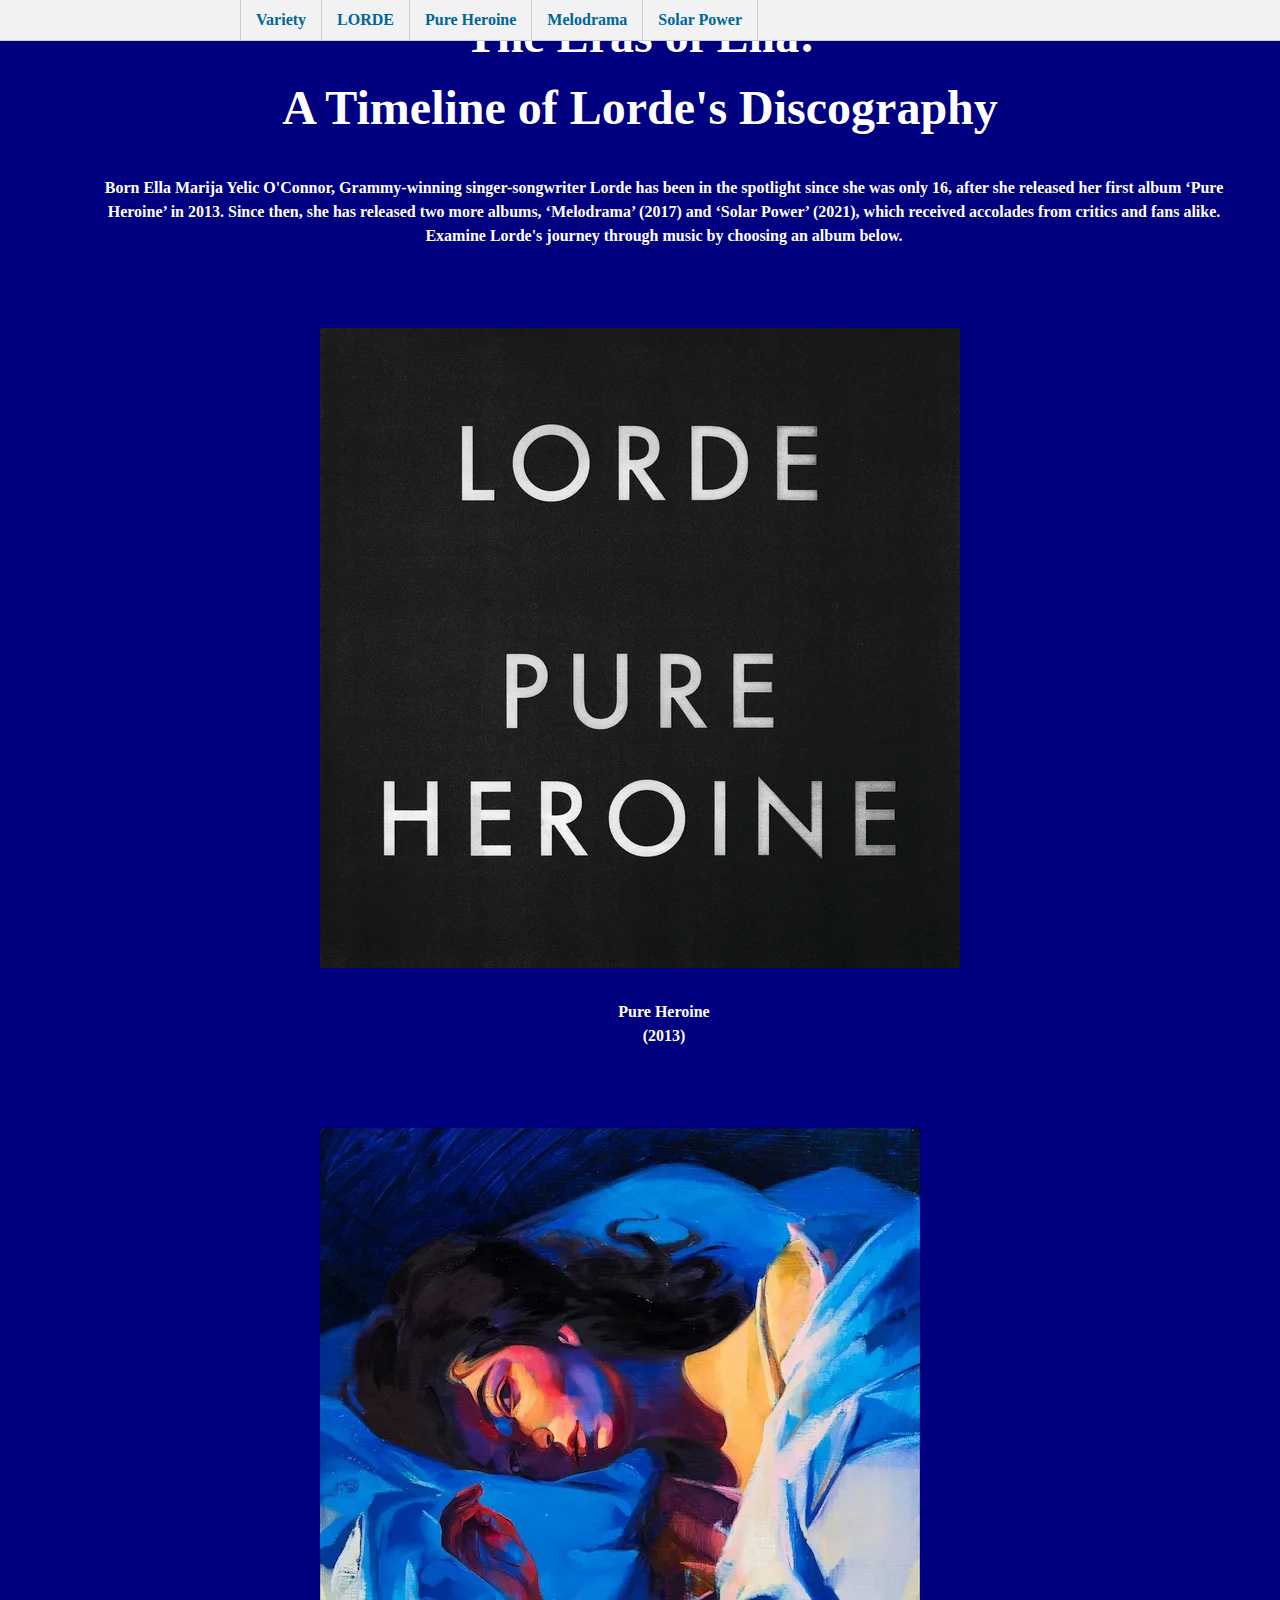
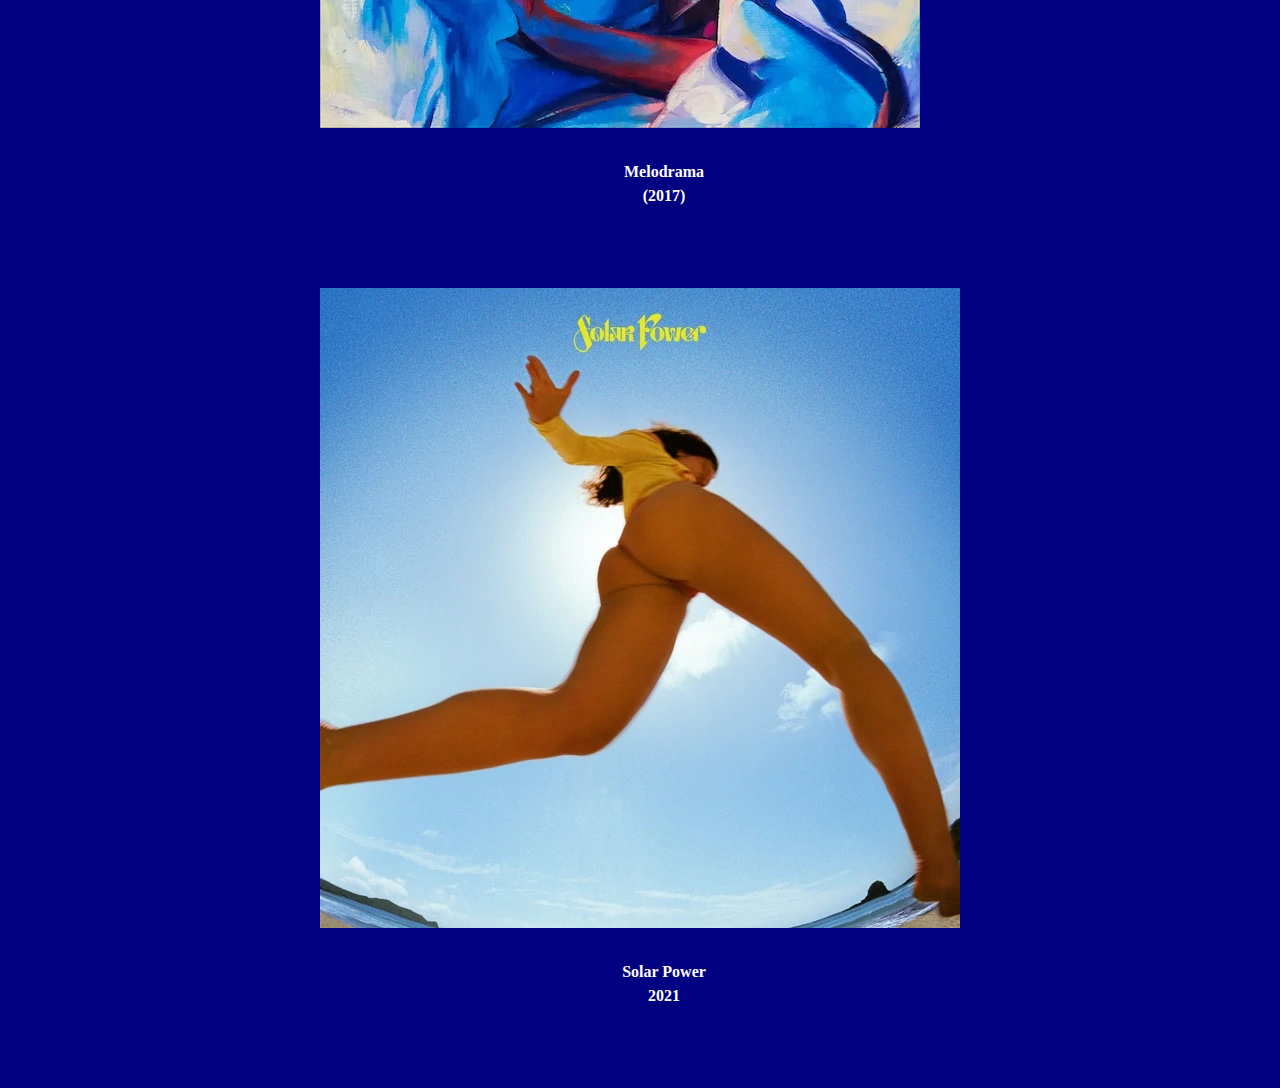
==== index.html @ 48023cce "deploy: 2053f8d851003caf1cc7bafe4f392be459a09429" ====
<!DOCTYPE html>
<html lang="en">
  <head>
    <meta charset="UTF-8" />
    <meta http-equiv="X-UA-Compatible" content="IE=edge" />
    <meta name="viewport" content="width=device-width, initial-scale=1.0" />
    <link rel="stylesheet" href="./css/reset.css" />
    <link rel="stylesheet" href="./css/main.css" />
    <script src="./js/main.js" defer></script>
    <title>Eras of Ella</title>
  </head>
  <body style= "background-color: navy;"></body>
  <div id="nav">
    <ul>
    <li> <a href="variety.com">Variety</a></li>
    <li><a href="#">LORDE</a></li>
    <li><a href="/PHeroine.html">Pure Heroine</a></li>
    <li><a href="/Melodrama.html">Melodrama</a></li>
    <li><a href="/src/SPower.html">Solar Power</a></li>
  </ul>
</div>

  <h1>The Eras of Ella: <br>
    A Timeline of Lorde's Discography</h1>
  <h2>Born Ella Marija Yelic O'Connor, Grammy-winning singer-songwriter Lorde has been in the spotlight since she was only 16, after she released her first album ‘Pure Heroine’ in 2013. Since then, she has released two more albums, ‘Melodrama’ (2017) and ‘Solar Power’ (2021), which received accolades from critics and fans alike. 
    Examine Lorde's journey through music by choosing an album below. </h2>
    <section class="grid">
    <div class="card"> 
      <img src="/images/Lorde_Pure_Heroine.jpg" alt="Pure Heroine Album Cover">
      <h2>Pure Heroine <br> (2013)</h2>
    </div>
    <div class="card">
      <img src="/images/melodrama.jpg" alt="Melodrama Album Cover">
      <h2>Melodrama <br> (2017)</h2>
    </div>
    <div class="card">
      <img src="/images/Solar_Power.jpg" alt="Solar Power Album Cover">
      <h2>Solar Power <br>2021</h2>
    </div>
  </section>
  </body>
</html>
---- css/main.css ----
/* Decent Defaults */

@media screen {
}
* {
  font-family: futura;
}

img {
  size: 50%;
  margin: 0 25px 0 25px;
}
video {
  width: 100%;
  height: auto;
}

h1 {
  text-align: center;
  font-size: 3rem;
  color: white;
  margin-inline: 2.5rem;
}
h2 {
  text-align: center;
  color: white;
  font-size: 1rem;
  margin: 2rem 2rem 5rem 5rem;
}
p {
  text-align: left;
  color: white;
  padding: 0 25px 10px 25px;
  max-width: 175ch;
}
.grid {
  display: grid;
  justify-content: center;
}
#nav {
  width: 100%;
  float: left;
  margin: 0 0 1em 0;
  padding: 0;
  background-color: #f2f2f2;
  border-bottom: 1px solid #ccc;
  position: fixed;
}
#nav ul {
  list-style: none;
  width: 800px;
  margin: 0 auto;
  padding: 0;
}
#nav li {
  float: left;
}
#nav li a {
  display: block;
  padding: 8px 15px;
  text-decoration: none;
  font-weight: bold;
  color: #069;
  border-right: 1px solid #ccc;
}
#nav li:first-child a {
  border-left: 1px solid #ccc;
}
#nav li a:hover {
  color: #c00;
  background-color: #fff;
}
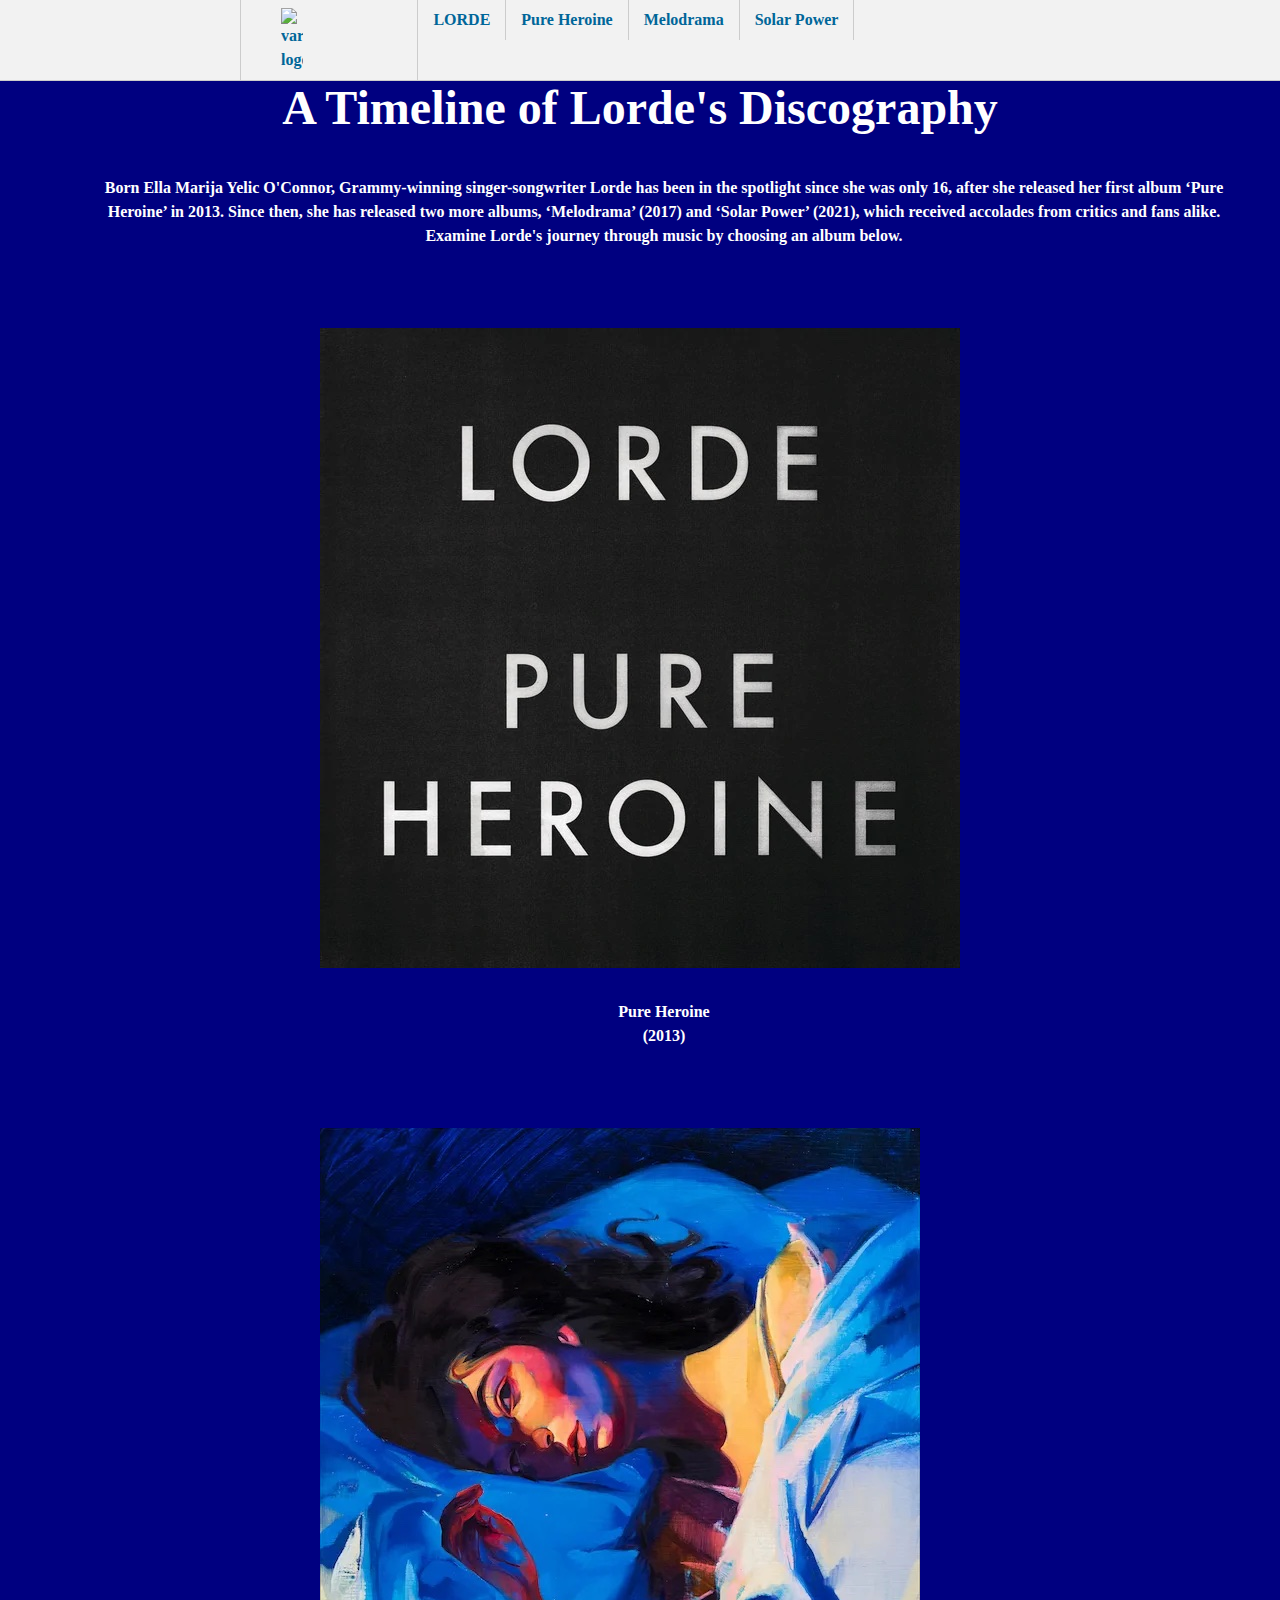
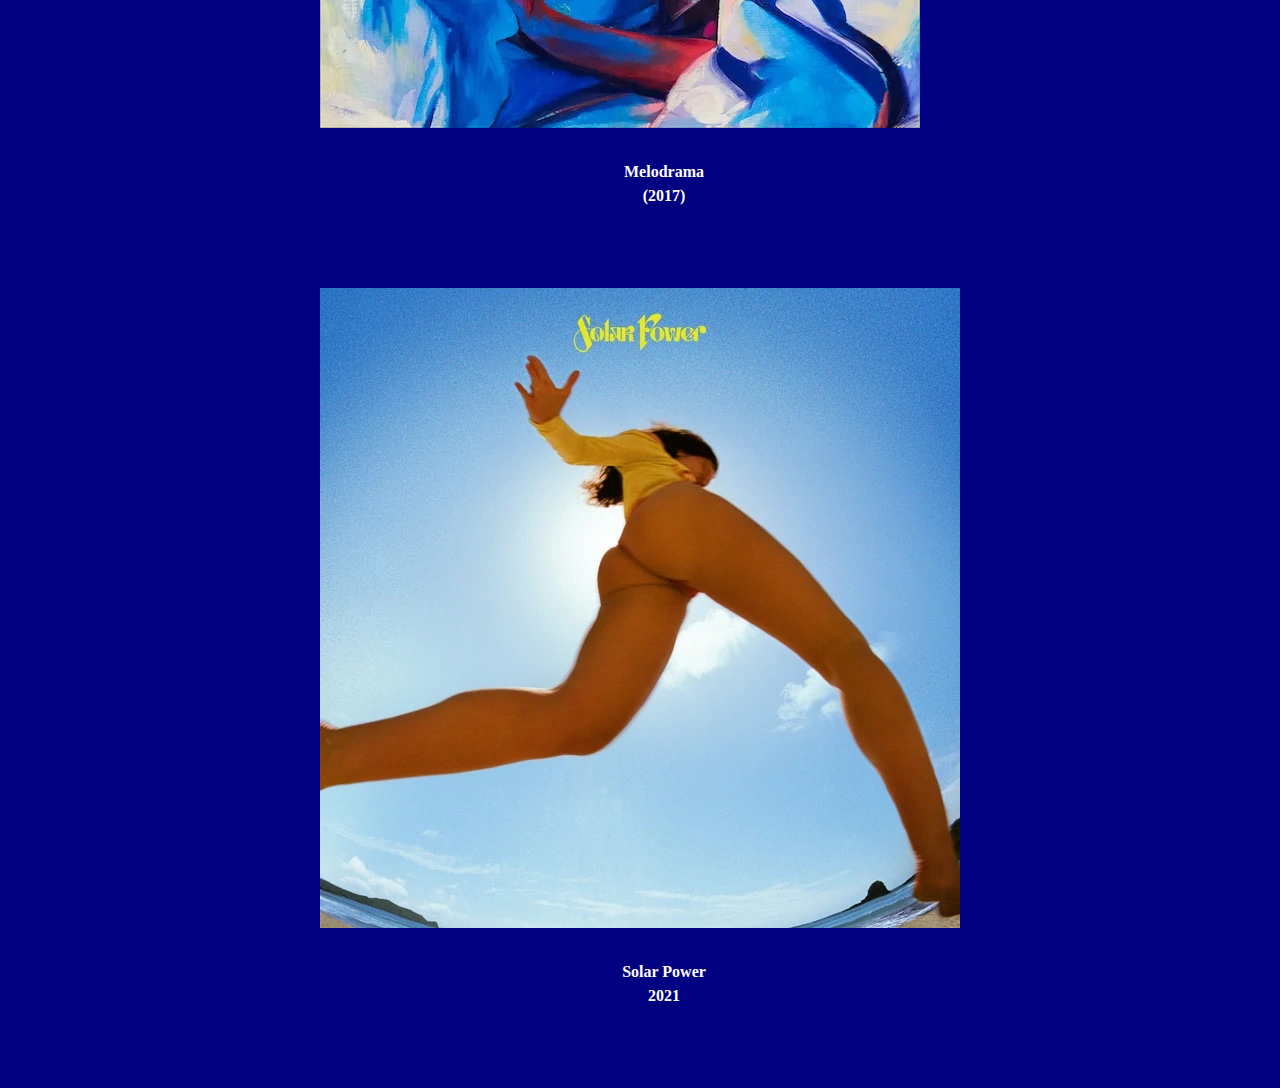
==== commit 6dc14c80: "deploy: 956e4846a7ba3a380dd1344ab97e12a2252b17dd" ====
--- a/index.html
+++ b/index.html
@@ -12,11 +12,11 @@
   <body style= "background-color: navy;"></body>
   <div id="nav">
     <ul>
-    <li> <a href="variety.com">Variety</a></li>
+    <li> <a href="https://variety.com"> <img src="/images/varietylogo.png" alt="variety logo" style="width:15%;height:15%;"></a></li>
     <li><a href="#">LORDE</a></li>
     <li><a href="/PHeroine.html">Pure Heroine</a></li>
     <li><a href="/Melodrama.html">Melodrama</a></li>
-    <li><a href="/src/SPower.html">Solar Power</a></li>
+    <li><a href="/SPower.html">Solar Power</a></li>
   </ul>
 </div>
 
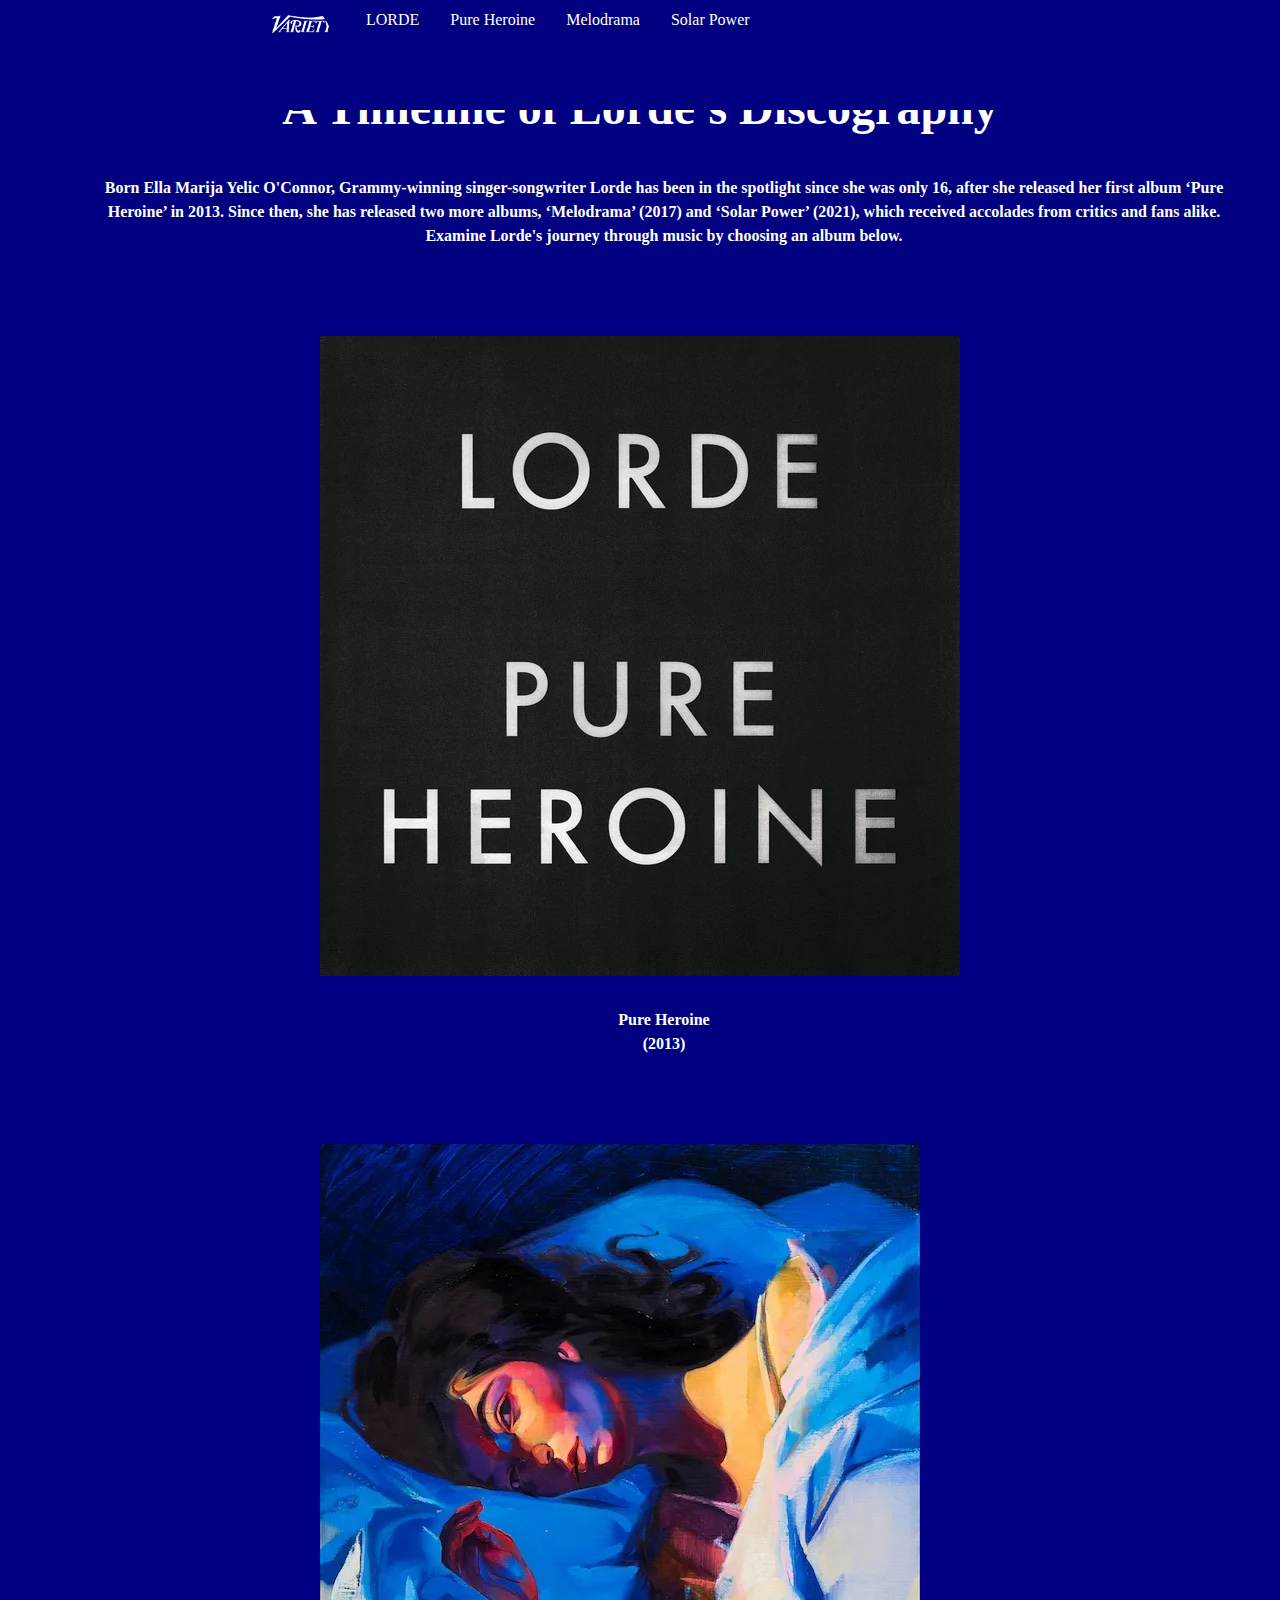
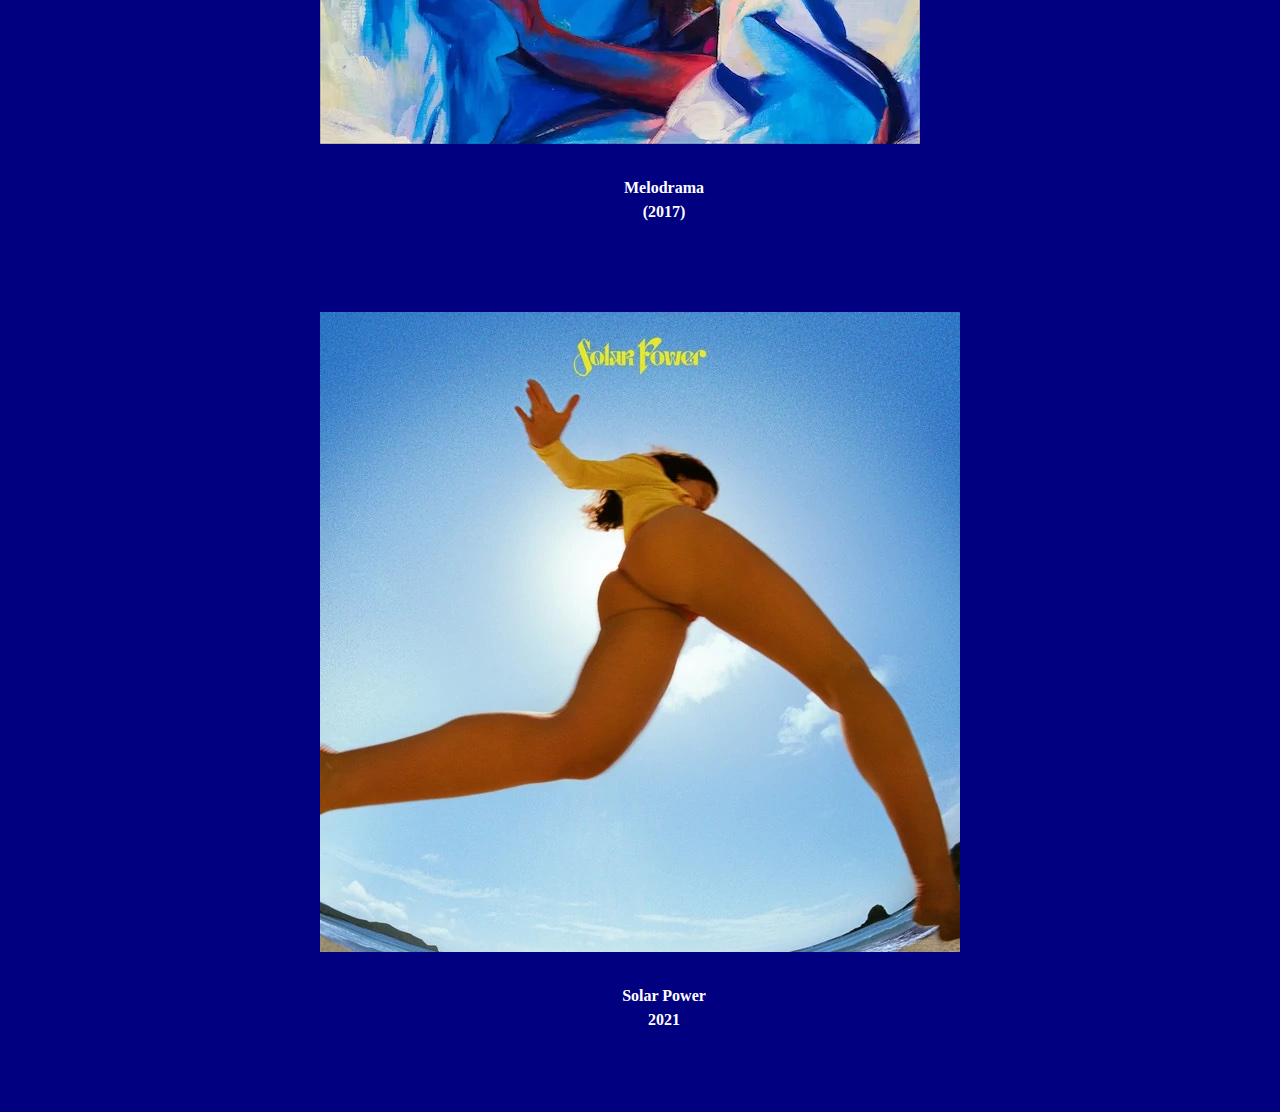
==== commit 919c5899: "deploy: 637eaa50a400bb2de06ed64b74c5f3ab2b7f8402" ====
--- a/index.html
+++ b/index.html
@@ -12,8 +12,12 @@
   <body style= "background-color: navy;"></body>
   <div id="nav">
     <ul>
-    <li> <a href="https://variety.com"> <img src="/images/varietylogo.png" alt="variety logo" style="width:15%;height:15%;"></a></li>
-    <li><a href="#">LORDE</a></li>
+    <li> <a class="navbar-brand" href="https://variety.com">
+      <div class="logo-image">
+            <img src="/images/varietylogo.png" class="img-fluid">
+      </div>
+</a></li>
+    <li><a href="/index.html">LORDE</a></li>
     <li><a href="/PHeroine.html">Pure Heroine</a></li>
     <li><a href="/Melodrama.html">Melodrama</a></li>
     <li><a href="/SPower.html">Solar Power</a></li>
--- a/css/main.css
+++ b/css/main.css
@@ -8,7 +8,7 @@
 
 img {
   size: 50%;
-  margin: 0 25px 0 25px;
+  margin: 0.5rem;
 }
 video {
   width: 100%;
@@ -42,8 +42,7 @@
   float: left;
   margin: 0 0 1em 0;
   padding: 0;
-  background-color: #f2f2f2;
-  border-bottom: 1px solid #ccc;
+  background-color: navy;
   position: fixed;
 }
 #nav ul {
@@ -54,19 +53,28 @@
 }
 #nav li {
   float: left;
+  justify-content: center;
 }
 #nav li a {
   display: block;
   padding: 8px 15px;
   text-decoration: none;
-  font-weight: bold;
-  color: #069;
-  border-right: 1px solid #ccc;
-}
-#nav li:first-child a {
-  border-left: 1px solid #ccc;
+  color: white;
+  border-right: 1px solid navy;
 }
 #nav li a:hover {
-  color: #c00;
-  background-color: #fff;
+  color: yellow;
+  background-color: navy;
 }
+
+ol {
+  margin: 1rem;
+  color: white;
+}
+.logo-image {
+  width: 80px;
+  height: 100px;
+  border-radius: 50%;
+  overflow: hidden;
+  margin-top: -6px;
+}
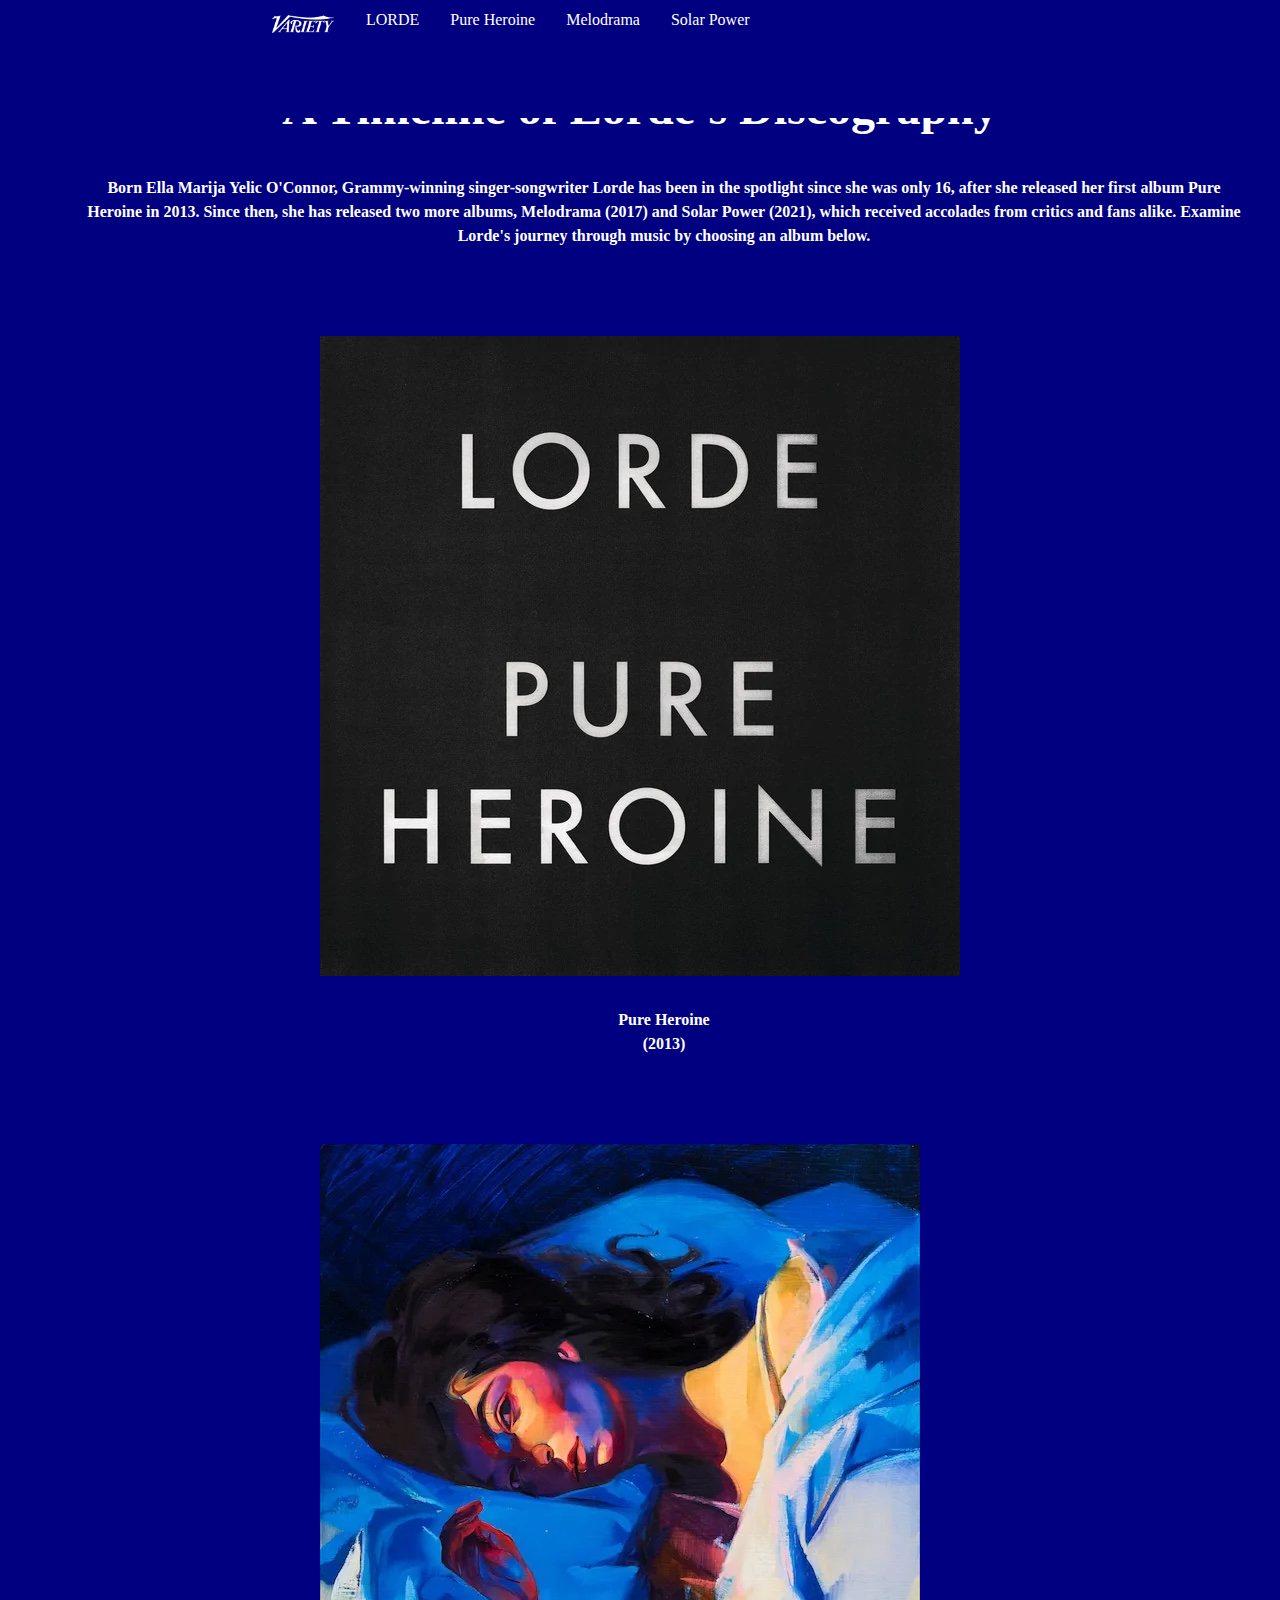
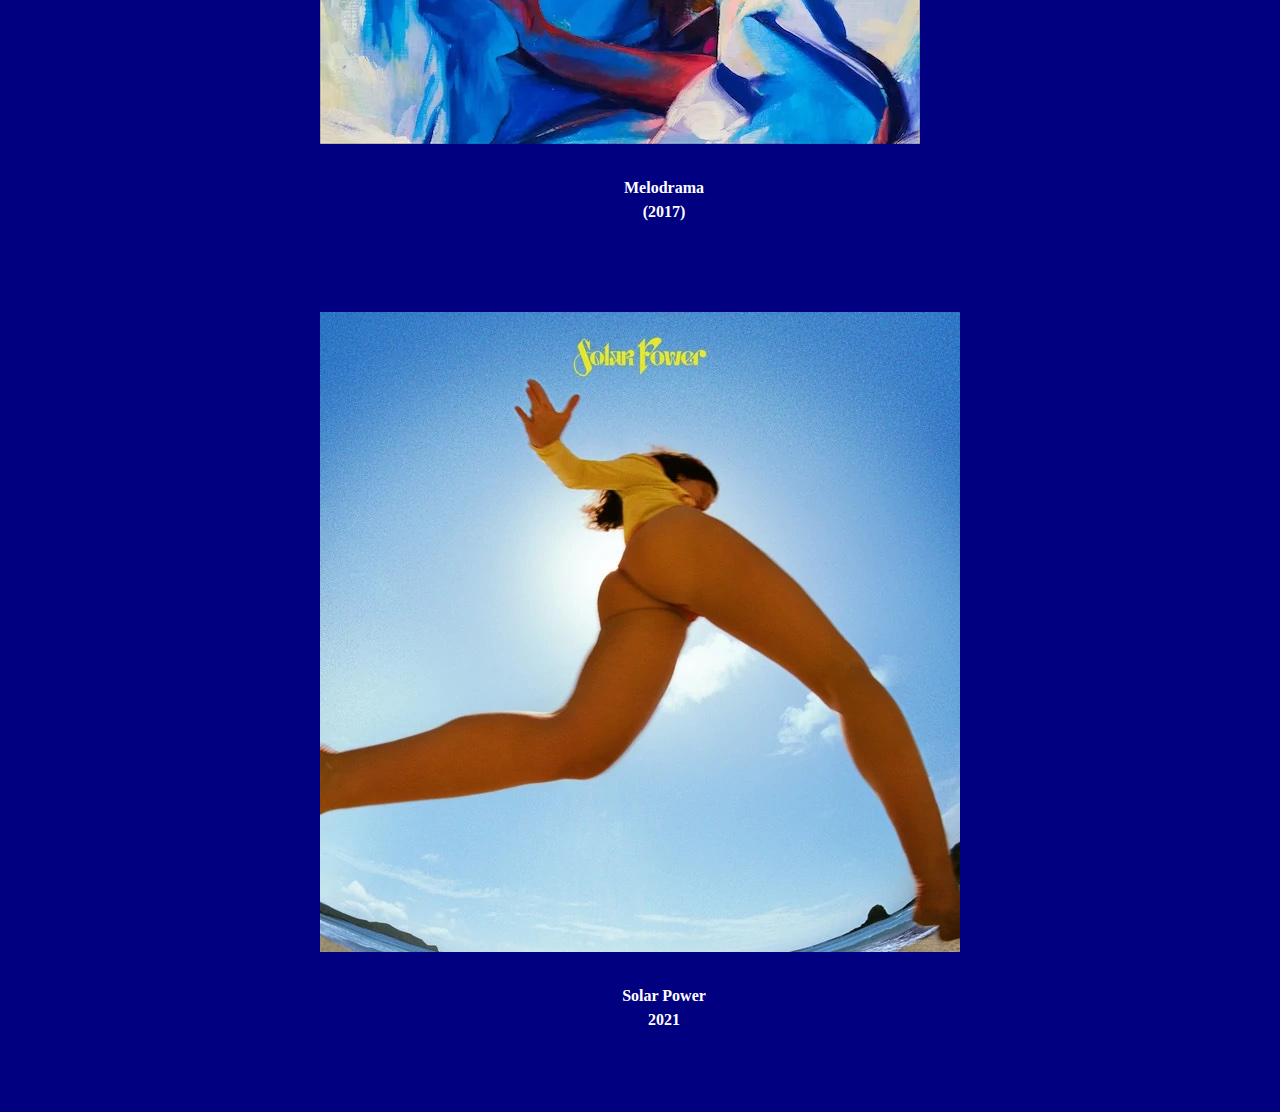
==== commit ea273815: "deploy: 0c46451249efbbbe90676fa552131010bf252e2c" ====
--- a/index.html
+++ b/index.html
@@ -9,38 +9,57 @@
     <script src="./js/main.js" defer></script>
     <title>Eras of Ella</title>
   </head>
-  <body style= "background-color: navy;"></body>
-  <div id="nav">
-    <ul>
-    <li> <a class="navbar-brand" href="https://variety.com">
-      <div class="logo-image">
-            <img src="/images/varietylogo.png" class="img-fluid">
+  <body style="background-color: navy">
+    <div id="nav">
+      <ul>
+        <li>
+          <a class="navbar-brand" href="https://variety.com">
+            <div class="logo-image">
+              <img src="/images/varietylogo.png" class="img-fluid" />
+            </div>
+          </a>
+        </li>
+        <li><a href="/index.html">LORDE</a></li>
+        <li><a href="/PHeroine.html">Pure Heroine</a></li>
+        <li><a href="/Melodrama.html">Melodrama</a></li>
+        <li><a href="/SPower.html">Solar Power</a></li>
+      </ul>
+    </div>
+
+    <h1>
+      The Eras of Ella: <br />
+      A Timeline of Lorde's Discography
+    </h1>
+    <h2>
+      Born Ella Marija Yelic O'Connor, Grammy-winning singer-songwriter Lorde
+      has been in the spotlight since she was only 16, after she released her
+      first album Pure Heroine in 2013. Since then, she has released two more
+      albums, Melodrama (2017) and Solar Power (2021), which received accolades
+      from critics and fans alike. Examine Lorde's journey through music by
+      choosing an album below.
+    </h2>
+    <section class="grid">
+      <div class="card">
+        <img
+          src="/images/Lorde_Pure_Heroine.jpg"
+          alt="Pure Heroine Album Cover"
+        />
+        <h2>
+          Pure Heroine <br />
+          (2013)
+        </h2>
       </div>
-</a></li>
-    <li><a href="/index.html">LORDE</a></li>
-    <li><a href="/PHeroine.html">Pure Heroine</a></li>
-    <li><a href="/Melodrama.html">Melodrama</a></li>
-    <li><a href="/SPower.html">Solar Power</a></li>
-  </ul>
-</div>
-
-  <h1>The Eras of Ella: <br>
-    A Timeline of Lorde's Discography</h1>
-  <h2>Born Ella Marija Yelic O'Connor, Grammy-winning singer-songwriter Lorde has been in the spotlight since she was only 16, after she released her first album ‘Pure Heroine’ in 2013. Since then, she has released two more albums, ‘Melodrama’ (2017) and ‘Solar Power’ (2021), which received accolades from critics and fans alike. 
-    Examine Lorde's journey through music by choosing an album below. </h2>
-    <section class="grid">
-    <div class="card"> 
-      <img src="/images/Lorde_Pure_Heroine.jpg" alt="Pure Heroine Album Cover">
-      <h2>Pure Heroine <br> (2013)</h2>
-    </div>
-    <div class="card">
-      <img src="/images/melodrama.jpg" alt="Melodrama Album Cover">
-      <h2>Melodrama <br> (2017)</h2>
-    </div>
-    <div class="card">
-      <img src="/images/Solar_Power.jpg" alt="Solar Power Album Cover">
-      <h2>Solar Power <br>2021</h2>
-    </div>
-  </section>
+      <div class="card">
+        <img src="/images/melodrama.jpg" alt="Melodrama Album Cover" />
+        <h2>
+          Melodrama <br />
+          (2017)
+        </h2>
+      </div>
+      <div class="card">
+        <img src="/images/Solar_Power.jpg" alt="Solar Power Album Cover" />
+        <h2>Solar Power <br />2021</h2>
+      </div>
+    </section>
   </body>
 </html>
--- a/css/main.css
+++ b/css/main.css
@@ -70,11 +70,17 @@
 ol {
   margin: 1rem;
   color: white;
+  max-width: 50ch;
 }
 .logo-image {
   width: 80px;
   height: 100px;
   border-radius: 50%;
-  overflow: hidden;
   margin-top: -6px;
 }
+iframe.youtube {
+  width: 100%;
+  aspect-ratio: 16/9;
+  max-width: 30rem;
+  margin: 0 25px;
+}
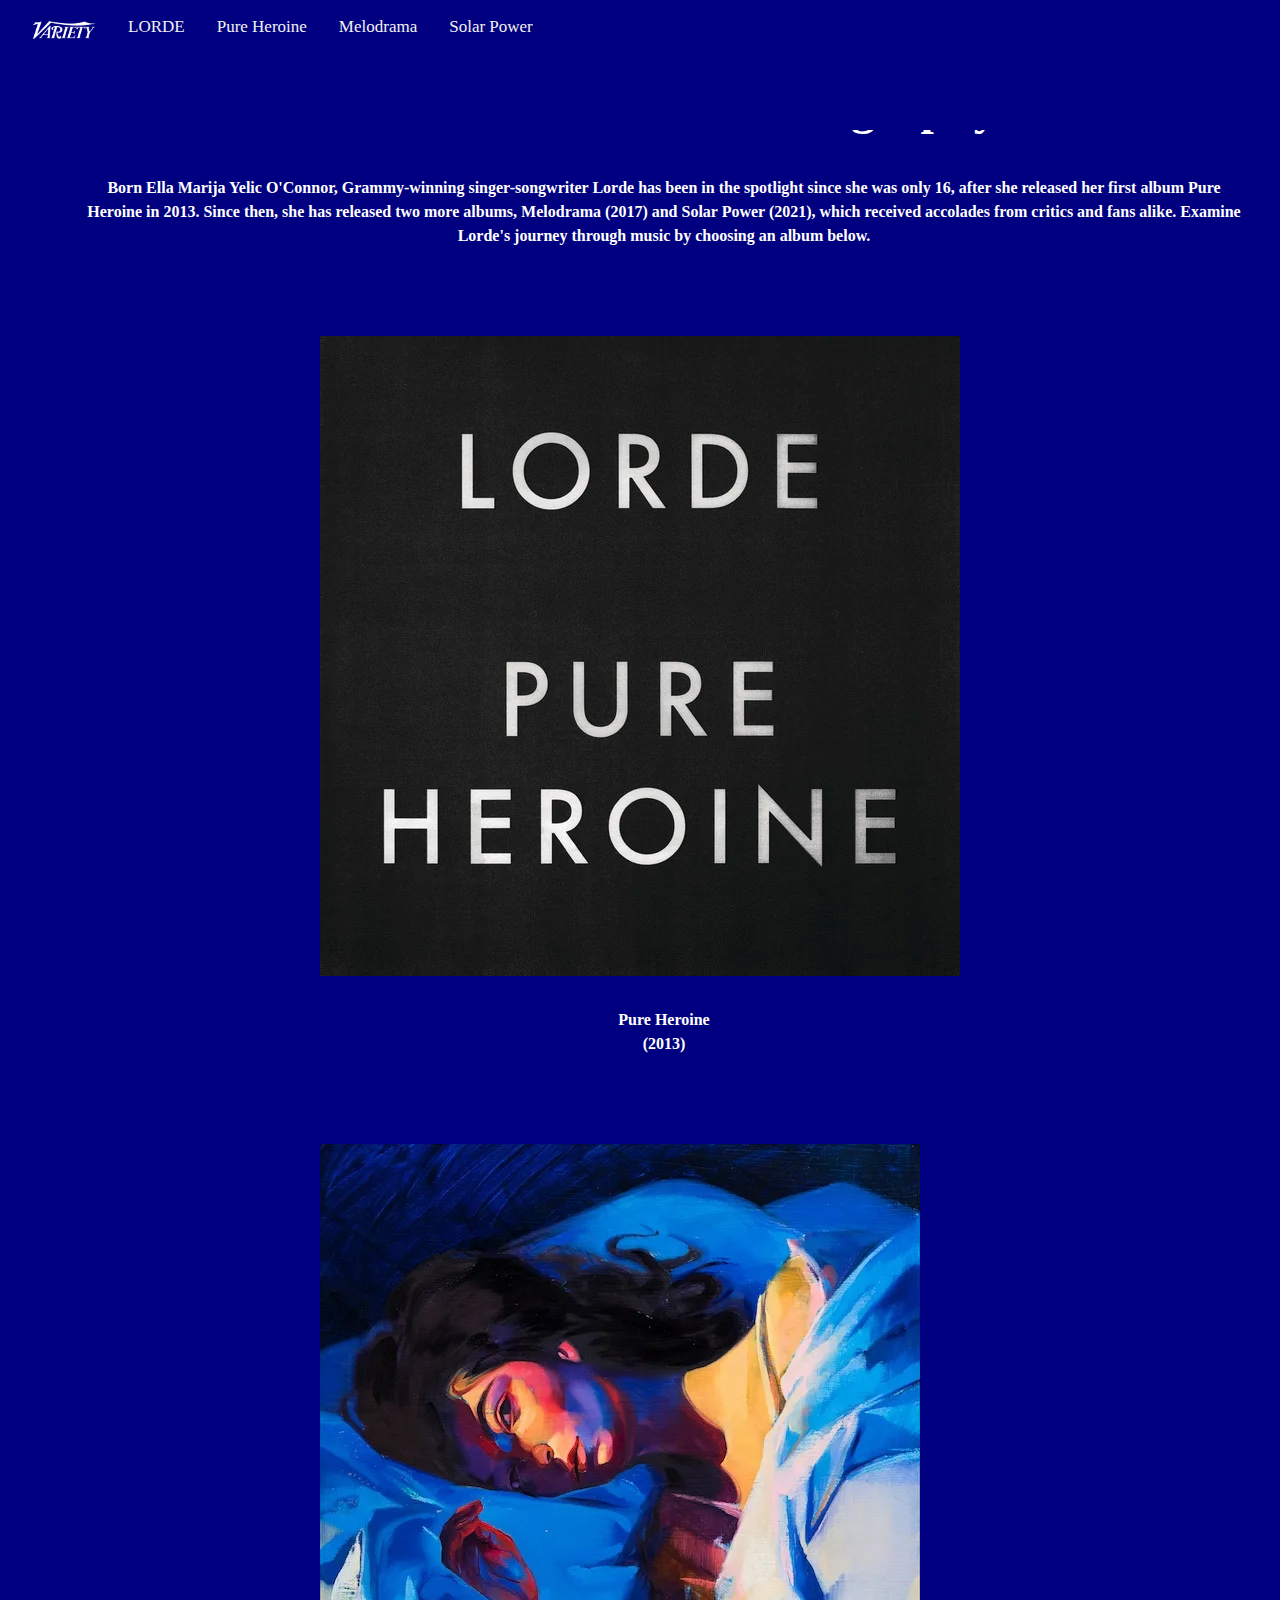
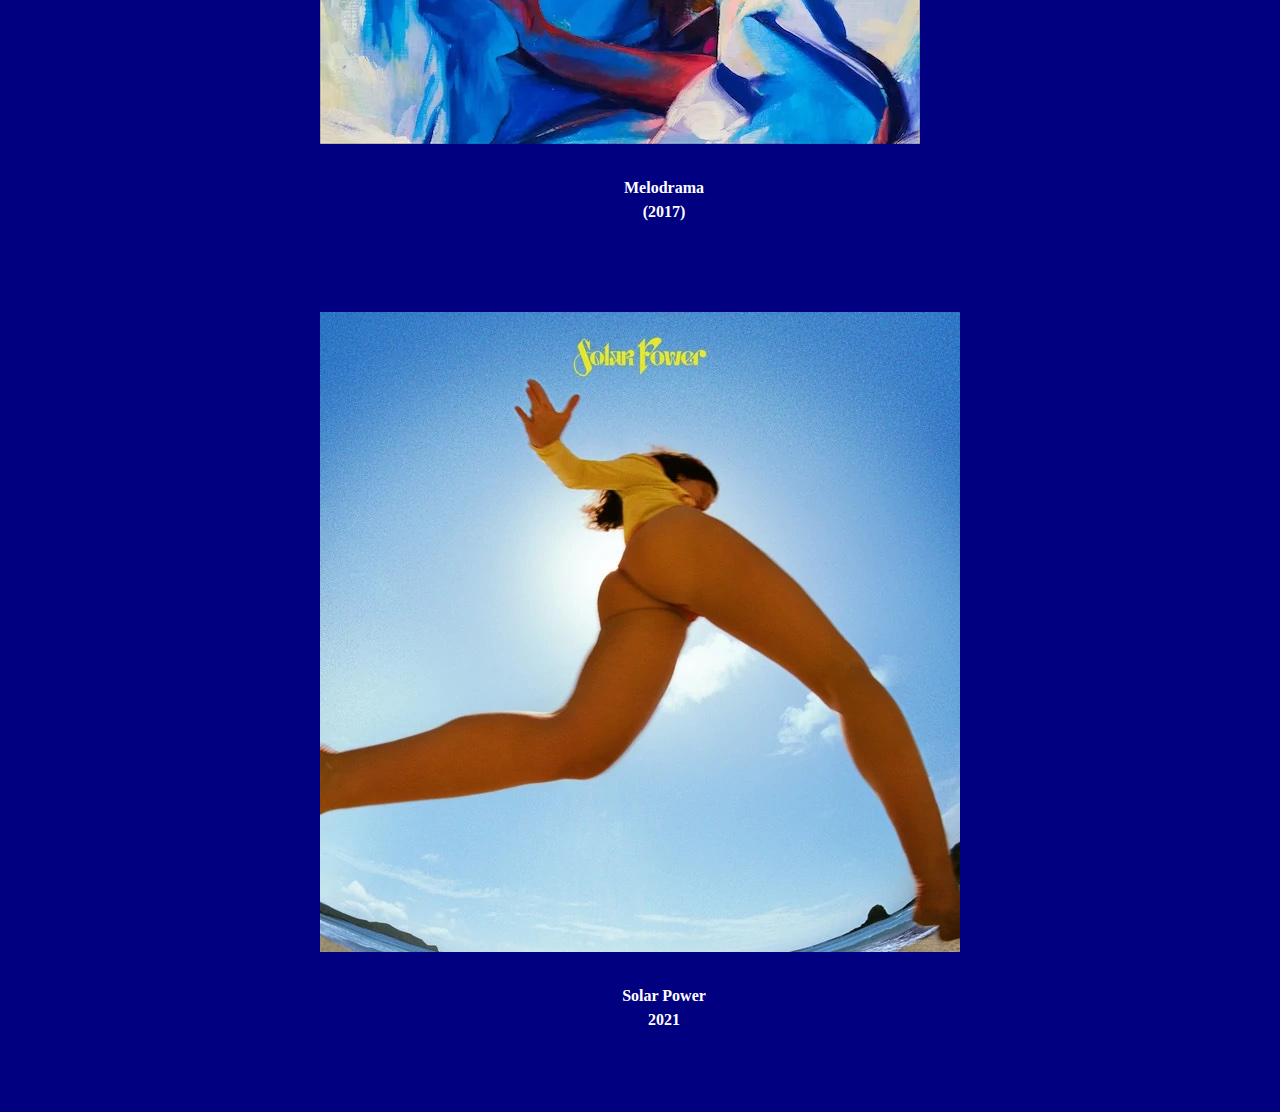
==== commit f889f3ee: "deploy: ec127fa33893c97e92764cc1f4d725a4c46e18fa" ====
--- a/index.html
+++ b/index.html
@@ -10,20 +10,16 @@
     <title>Eras of Ella</title>
   </head>
   <body style="background-color: navy">
-    <div id="nav">
-      <ul>
-        <li>
+    <div class="nav">
           <a class="navbar-brand" href="https://variety.com">
             <div class="logo-image">
               <img src="/images/varietylogo.png" class="img-fluid" />
             </div>
           </a>
-        </li>
-        <li><a href="/index.html">LORDE</a></li>
-        <li><a href="/PHeroine.html">Pure Heroine</a></li>
-        <li><a href="/Melodrama.html">Melodrama</a></li>
-        <li><a href="/SPower.html">Solar Power</a></li>
-      </ul>
+          <a href="/index.html">LORDE</a>
+        <a href="/PHeroine.html">Pure Heroine</a>
+        <a href="/Melodrama.html">Melodrama</a>
+        <a href="/SPower.html">Solar Power</a>
     </div>
 
     <h1>
--- a/css/main.css
+++ b/css/main.css
@@ -37,34 +37,25 @@
   display: grid;
   justify-content: center;
 }
-#nav {
+.nav {
   width: 100%;
   float: left;
   margin: 0 0 1em 0;
   padding: 0;
   background-color: navy;
   position: fixed;
+  overflow: hidden;
 }
-#nav ul {
-  list-style: none;
-  width: 800px;
-  margin: 0 auto;
-  padding: 0;
+.nav a {
+  float: left;
+  color: #f2f2f2;
+  text-align: center;
+  padding: 14px 16px;
+  text-decoration: none;
+  font-size: 17px;
 }
-#nav li {
-  float: left;
-  justify-content: center;
-}
-#nav li a {
-  display: block;
-  padding: 8px 15px;
-  text-decoration: none;
-  color: white;
-  border-right: 1px solid navy;
-}
-#nav li a:hover {
+.nav a:hover {
   color: yellow;
-  background-color: navy;
 }
 
 ol {
@@ -80,7 +71,7 @@
 }
 iframe.youtube {
   width: 100%;
-  aspect-ratio: 16/9;
+  aspect-ratio: 4/3;
   max-width: 30rem;
   margin: 0 25px;
 }
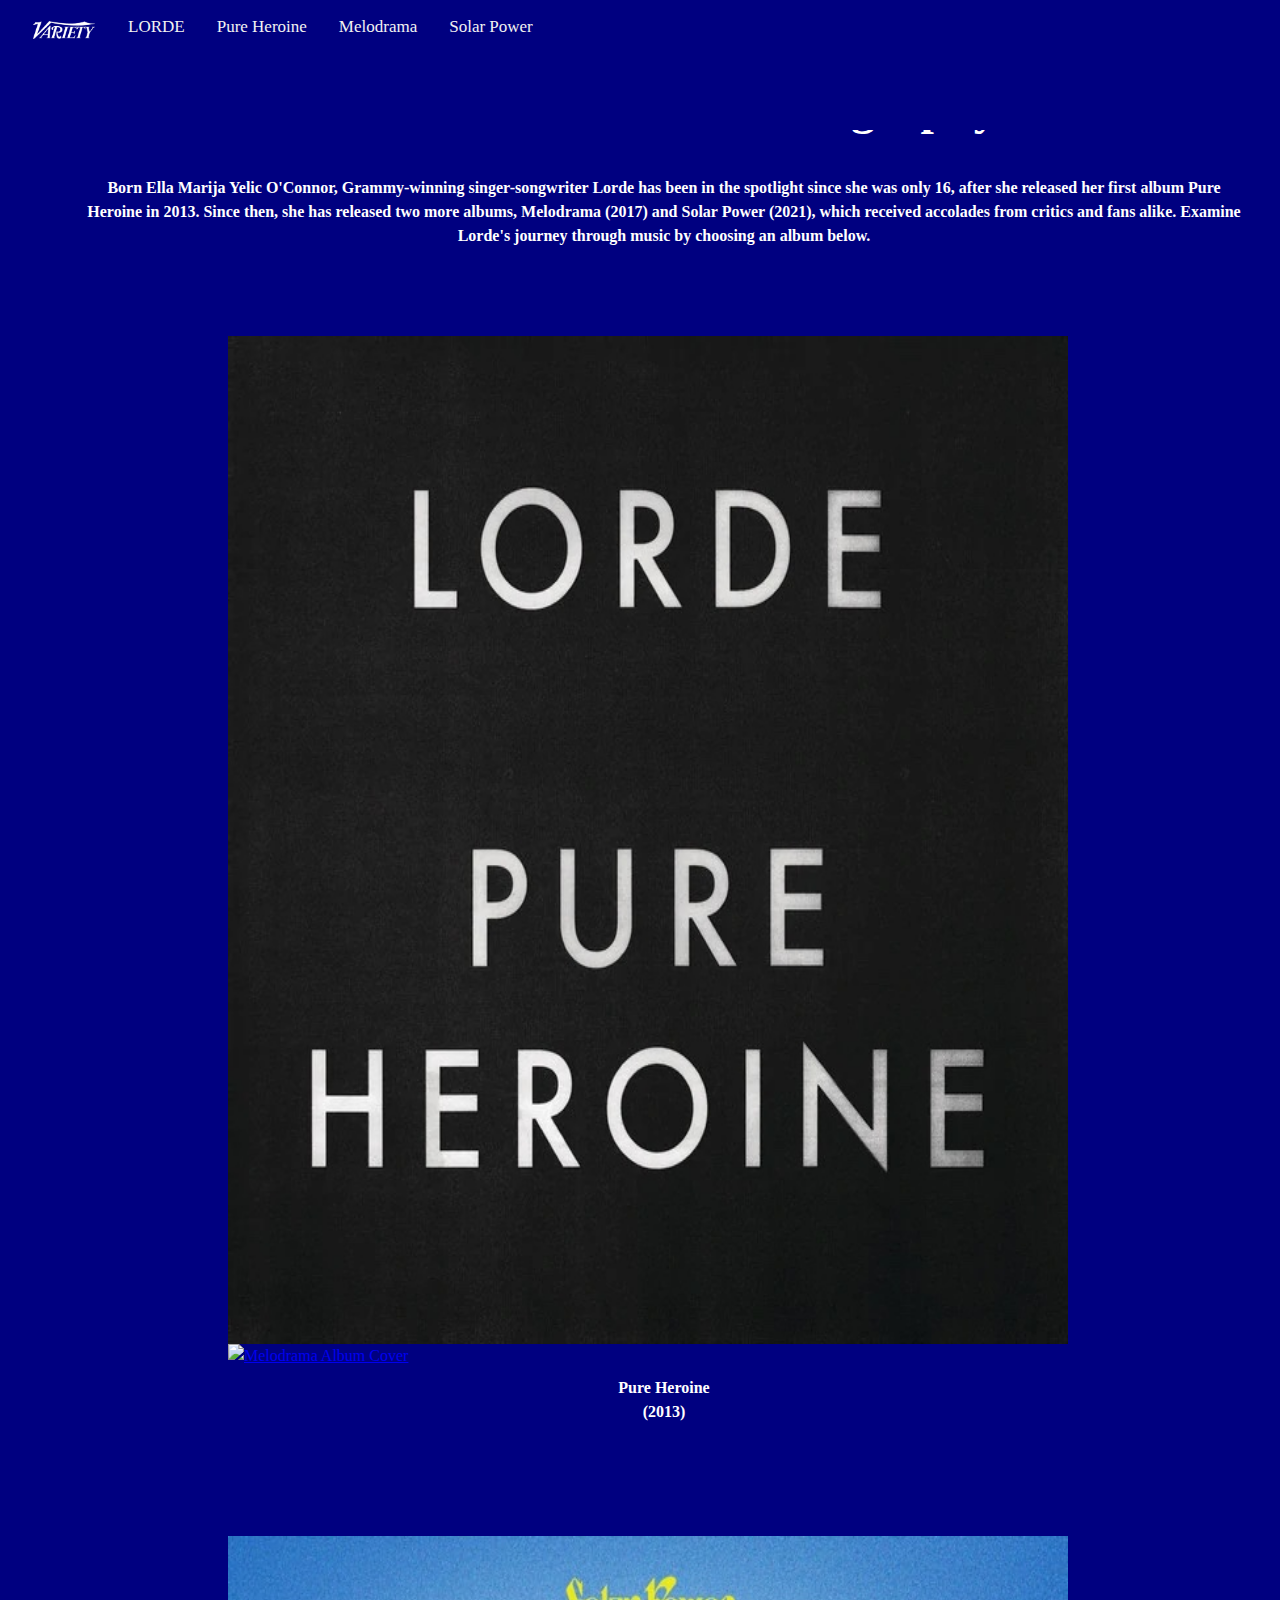
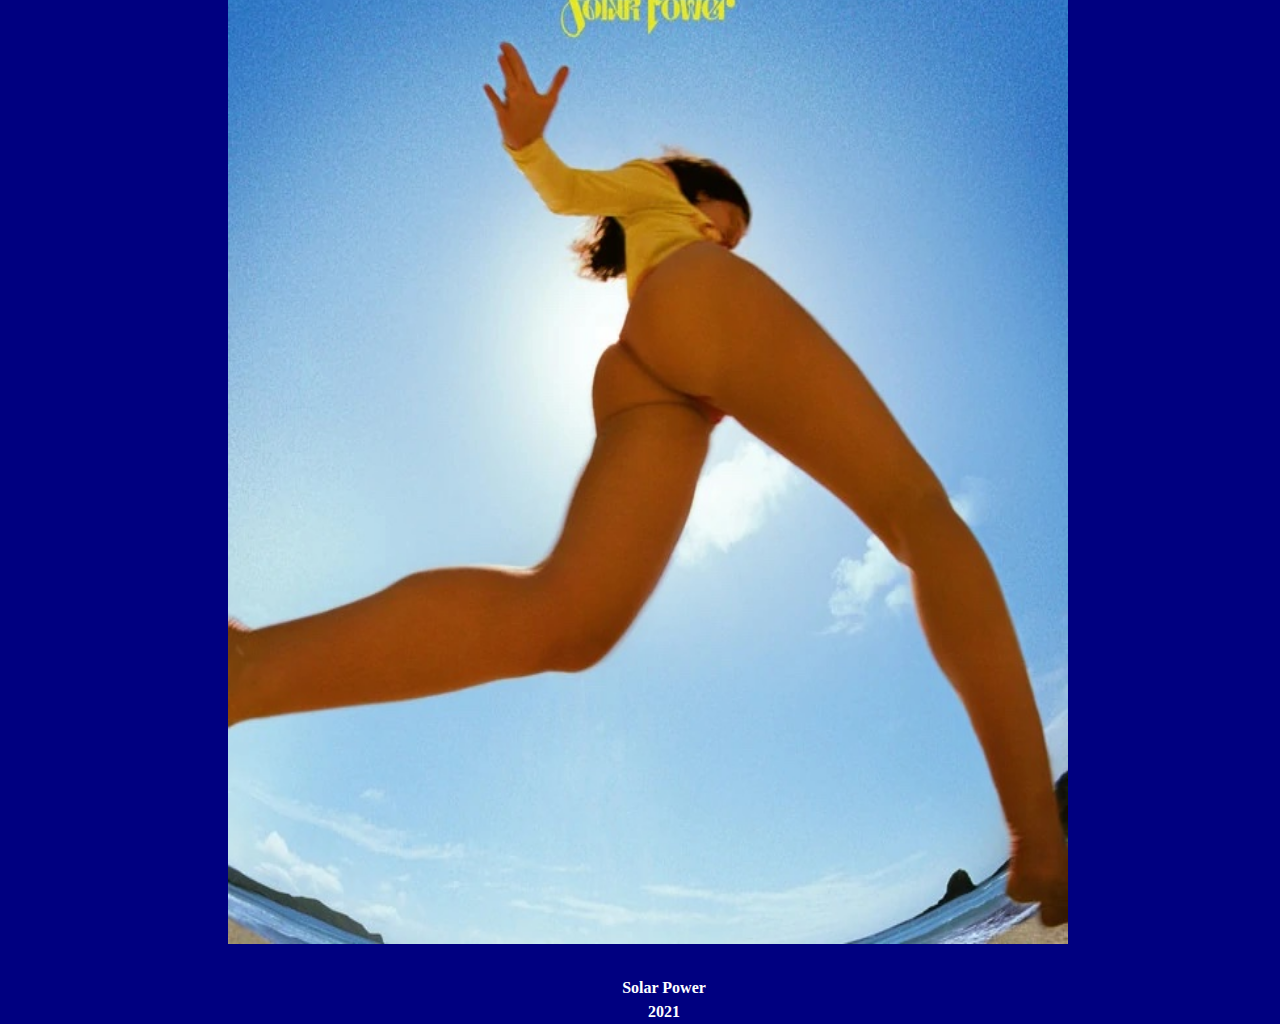
==== commit 8ce88236: "deploy: 586ebfdd7697a888a61787054919b35a8e4c95e7" ====
--- a/index.html
+++ b/index.html
@@ -11,15 +11,15 @@
   </head>
   <body style="background-color: navy">
     <div class="nav">
-          <a class="navbar-brand" href="https://variety.com">
-            <div class="logo-image">
-              <img src="/images/varietylogo.png" class="img-fluid" />
-            </div>
-          </a>
-          <a href="/index.html">LORDE</a>
-        <a href="/PHeroine.html">Pure Heroine</a>
-        <a href="/Melodrama.html">Melodrama</a>
-        <a href="/SPower.html">Solar Power</a>
+      <a class="navbar-brand" href="https://variety.com">
+        <div class="logo-image">
+          <img src="/images/varietylogo.png" class="img-fluid" />
+        </div>
+      </a>
+      <a href="/index.html">LORDE</a>
+      <a href="/PHeroine.html">Pure Heroine</a>
+      <a href="/Melodrama.html">Melodrama</a>
+      <a href="/SPower.html">Solar Power</a>
     </div>
 
     <h1>
@@ -36,24 +36,36 @@
     </h2>
     <section class="grid">
       <div class="card">
-        <img
-          src="/images/Lorde_Pure_Heroine.jpg"
-          alt="Pure Heroine Album Cover"
-        />
+        <a href="/PHeroine.html"
+          ><img
+            src="/images/Lorde_Pure_Heroine.jpg"
+            alt="Pure Heroine Album Cover"
+            style="width: 100%; height: 100%"
+        /></a>
         <h2>
           Pure Heroine <br />
           (2013)
         </h2>
       </div>
       <div class="card">
-        <img src="/images/melodrama.jpg" alt="Melodrama Album Cover" />
+        <a href="/Melodrama.html"
+          ><img
+            src="/images/Melodrama.jpg"
+            alt="Melodrama Album Cover"
+            style="width: 100%; height: 100%"
+        /></a>
         <h2>
           Melodrama <br />
           (2017)
         </h2>
       </div>
       <div class="card">
-        <img src="/images/Solar_Power.jpg" alt="Solar Power Album Cover" />
+        <a href="/SPower.html"
+          ><img
+            src="/images/Solar_Power.jpg"
+            alt="Solar Power Album Cover"
+            style="width: 100%; height: 100%"
+        /></a>
         <h2>Solar Power <br />2021</h2>
       </div>
     </section>
--- a/css/main.css
+++ b/css/main.css
@@ -71,7 +71,21 @@
 }
 iframe.youtube {
   width: 100%;
-  aspect-ratio: 4/3;
+  height: 150%;
+  aspect-ratio: 16/9;
   max-width: 30rem;
   margin: 0 25px;
 }
+button {
+  width: 10rem;
+  height: 3rem;
+  background-color: transparent;
+  color: white;
+  border: 0.1rem solid white;
+  font-size: 1.5rem;
+  border-radius: 10px;
+  margin: 1rem 1rem;
+}
+button:hover {
+  color: yellow;
+}
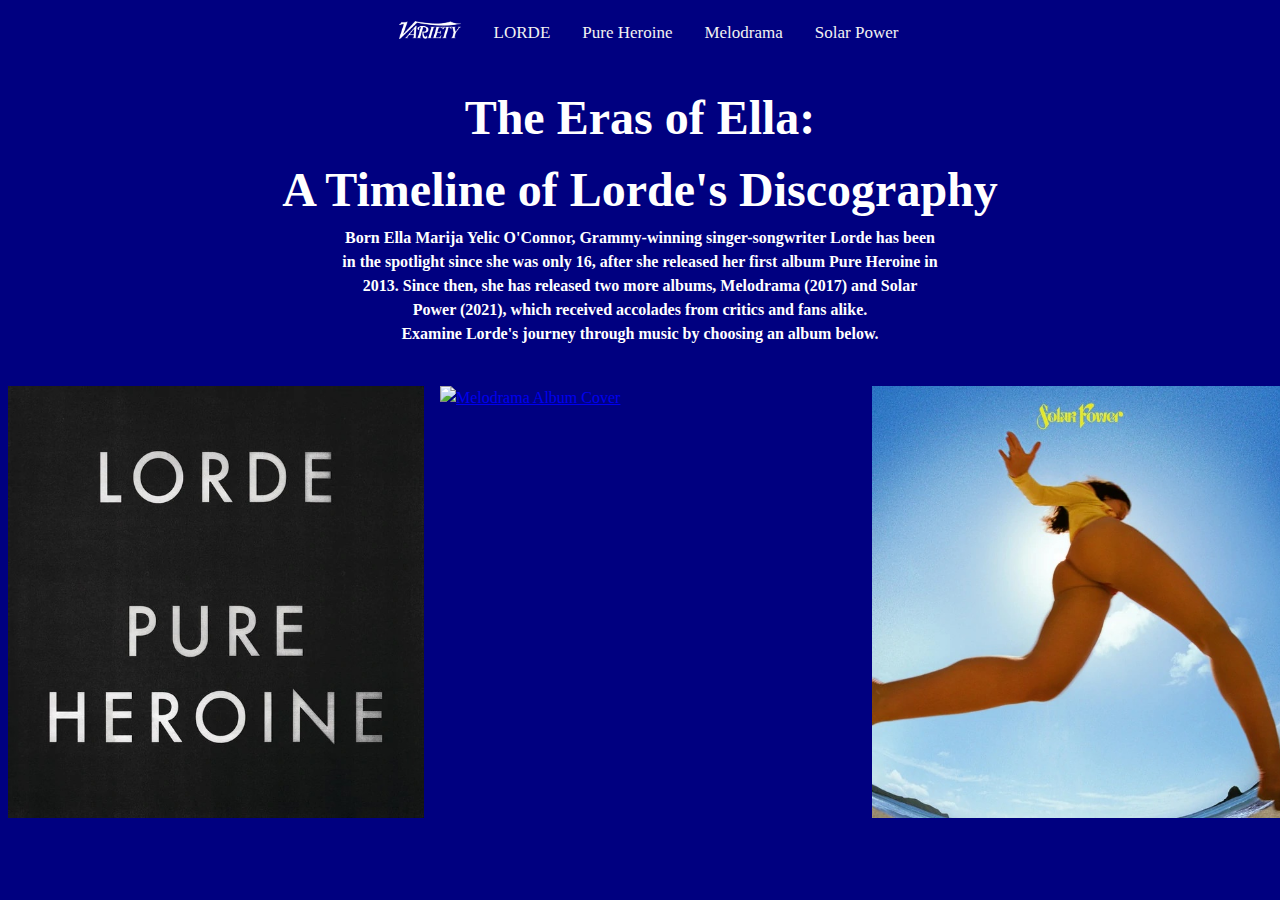
==== commit ca936701: "deploy: 043a8ff94ff1681b4079d9d16776585f013db118" ====
--- a/index.html
+++ b/index.html
@@ -31,43 +31,34 @@
       has been in the spotlight since she was only 16, after she released her
       first album Pure Heroine in 2013. Since then, she has released two more
       albums, Melodrama (2017) and Solar Power (2021), which received accolades
-      from critics and fans alike. Examine Lorde's journey through music by
-      choosing an album below.
+      from critics and fans alike. <br />
+      Examine Lorde's journey through music by choosing an album below.
     </h2>
-    <section class="grid">
-      <div class="card">
+    <div class="grid">
+      <div class="item">
         <a href="/PHeroine.html"
           ><img
             src="/images/Lorde_Pure_Heroine.jpg"
             alt="Pure Heroine Album Cover"
             style="width: 100%; height: 100%"
         /></a>
-        <h2>
-          Pure Heroine <br />
-          (2013)
-        </h2>
       </div>
-      <div class="card">
+      <div class="item">
         <a href="/Melodrama.html"
           ><img
             src="/images/Melodrama.jpg"
             alt="Melodrama Album Cover"
             style="width: 100%; height: 100%"
         /></a>
-        <h2>
-          Melodrama <br />
-          (2017)
-        </h2>
       </div>
-      <div class="card">
+      <div class="item">
         <a href="/SPower.html"
           ><img
             src="/images/Solar_Power.jpg"
             alt="Solar Power Album Cover"
             style="width: 100%; height: 100%"
         /></a>
-        <h2>Solar Power <br />2021</h2>
       </div>
-    </section>
+    </div>
   </body>
 </html>
--- a/css/main.css
+++ b/css/main.css
@@ -7,7 +7,6 @@
 }
 
 img {
-  size: 50%;
   margin: 0.5rem;
 }
 video {
@@ -25,7 +24,8 @@
   text-align: center;
   color: white;
   font-size: 1rem;
-  margin: 2rem 2rem 5rem 5rem;
+  margin: 0 auto;
+  max-width: 75ch;
 }
 p {
   text-align: left;
@@ -35,19 +35,23 @@
 }
 .grid {
   display: grid;
-  justify-content: center;
+  grid-template-columns: 1fr 1fr 1fr;
+  grid-gap: 1rem;
+  padding: 2rem 0;
 }
 .nav {
   width: 100%;
-  float: left;
+  display: flex;
+  align-items: center;
+  justify-content: center;
   margin: 0 0 1em 0;
   padding: 0;
   background-color: navy;
-  position: fixed;
+  position: sticky;
+  top: 0;
   overflow: hidden;
 }
 .nav a {
-  float: left;
   color: #f2f2f2;
   text-align: center;
   padding: 14px 16px;
@@ -61,20 +65,18 @@
 ol {
   margin: 1rem;
   color: white;
-  max-width: 50ch;
+  max-width: 30ch;
 }
 .logo-image {
-  width: 80px;
-  height: 100px;
+  max-width: 5rem;
   border-radius: 50%;
   margin-top: -6px;
 }
 iframe.youtube {
   width: 100%;
-  height: 150%;
   aspect-ratio: 16/9;
   max-width: 30rem;
-  margin: 0 25px;
+  display: block;
 }
 button {
   width: 10rem;
